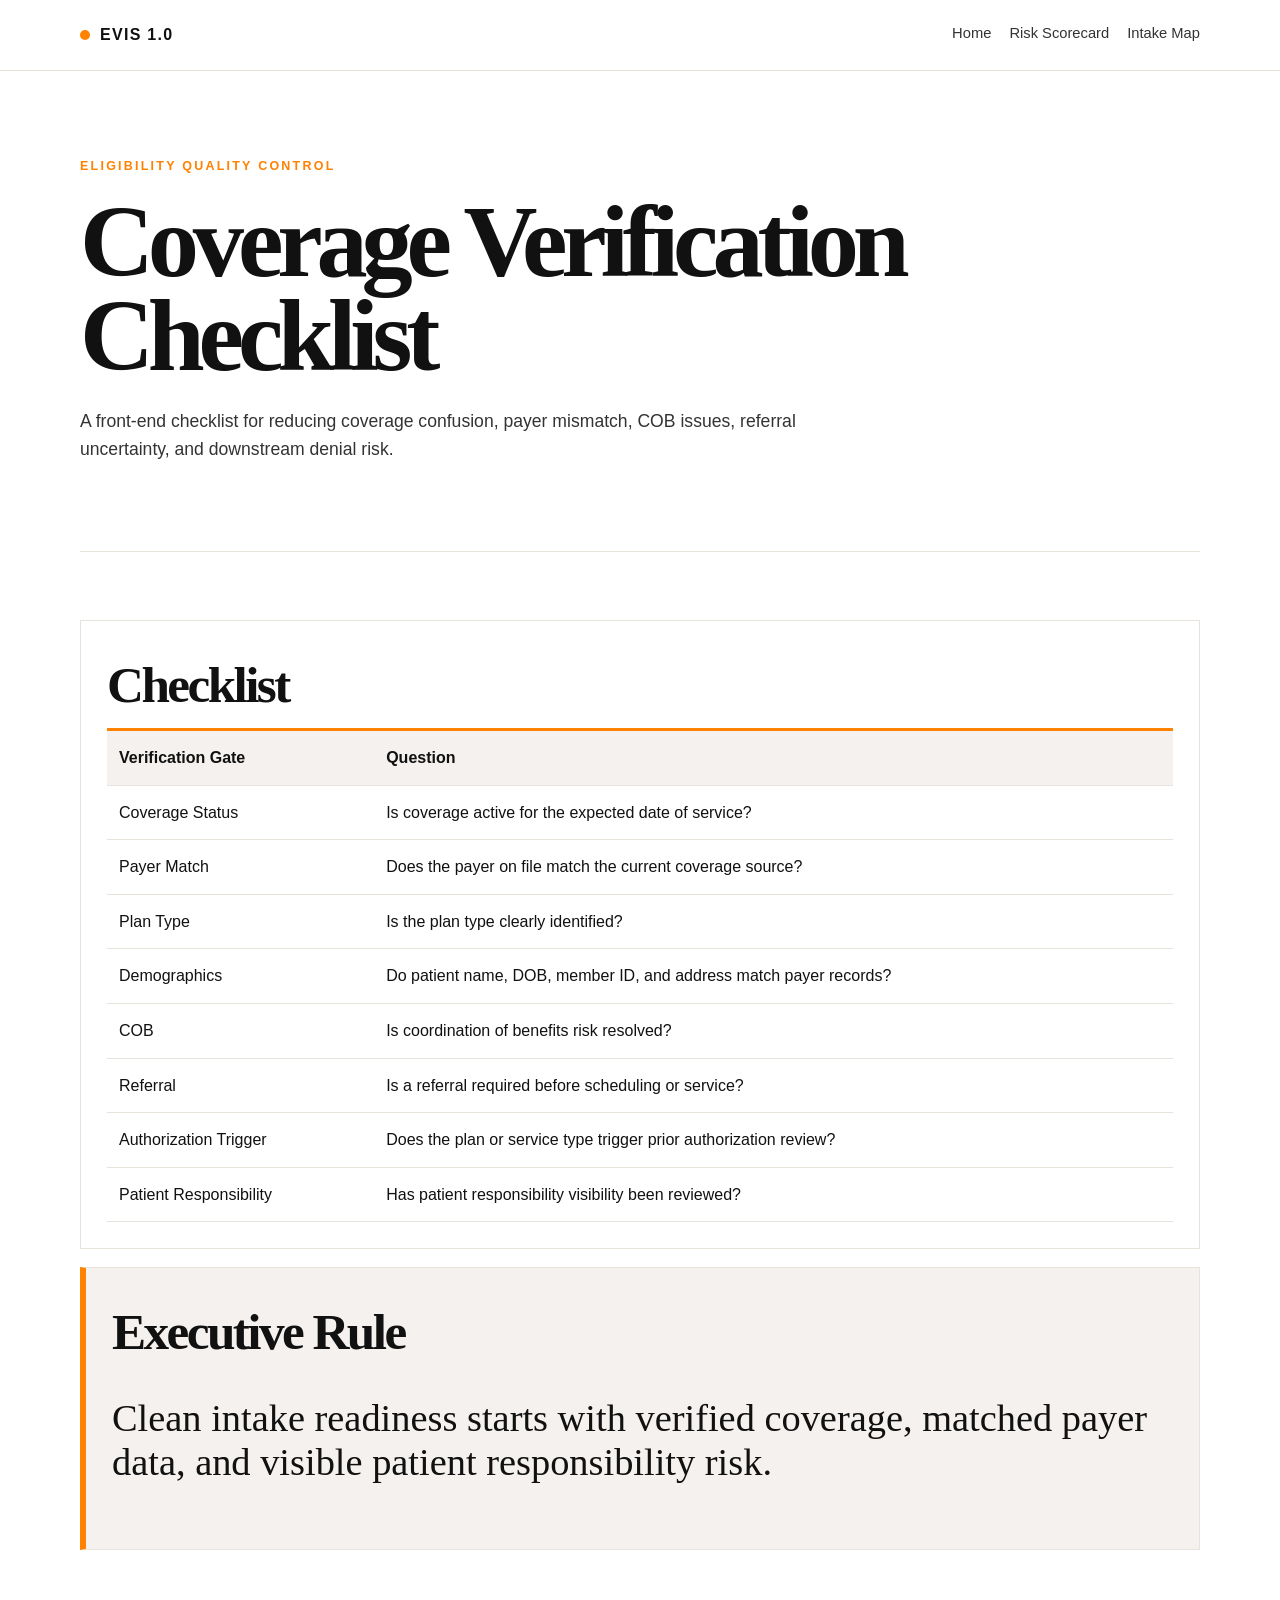
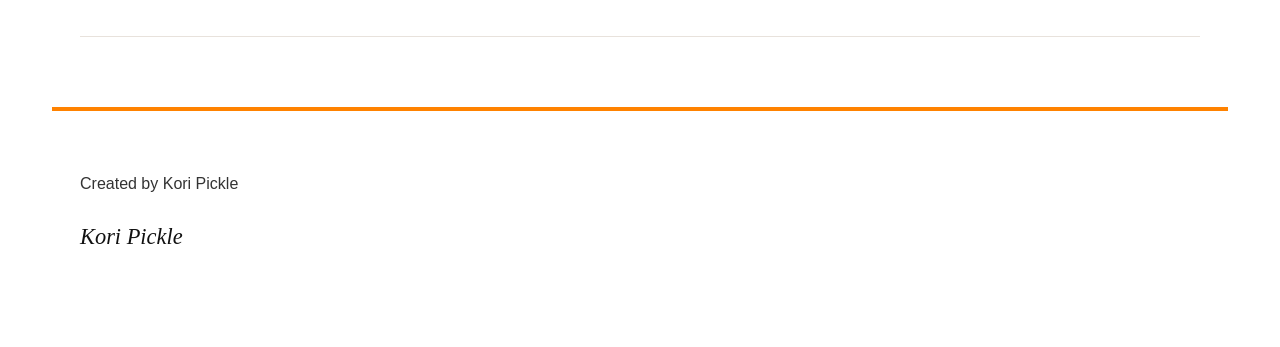
==== coverage-verification-checklist.html @ fe6b55be "Add coverage verification checklist" ====
<!DOCTYPE html><html lang="en"><head><meta charset="UTF-8"><meta name="viewport" content="width=device-width, initial-scale=1.0"><title>Coverage Verification Checklist</title><link rel="stylesheet" href="style.css"></head><body><header class="site-header"><nav class="nav-shell"><div class="brand-mark">EVIS 1.0</div><div class="nav-links"><a href="index.html">Home</a><a href="eligibility-risk-scorecard.html">Risk Scorecard</a><a href="patient-intake-risk-map.html">Intake Map</a></div></nav></header><main><section class="page-hero"><div class="eyebrow">Eligibility Quality Control</div><h1>Coverage Verification Checklist</h1><p class="hero-subtitle">A front-end checklist for reducing coverage confusion, payer mismatch, COB issues, referral uncertainty, and downstream denial risk.</p></section><section class="content-section"><div class="content-card"><h2>Checklist</h2><table class="branded-table"><tr><th>Verification Gate</th><th>Question</th></tr><tr><td>Coverage Status</td><td>Is coverage active for the expected date of service?</td></tr><tr><td>Payer Match</td><td>Does the payer on file match the current coverage source?</td></tr><tr><td>Plan Type</td><td>Is the plan type clearly identified?</td></tr><tr><td>Demographics</td><td>Do patient name, DOB, member ID, and address match payer records?</td></tr><tr><td>COB</td><td>Is coordination of benefits risk resolved?</td></tr><tr><td>Referral</td><td>Is a referral required before scheduling or service?</td></tr><tr><td>Authorization Trigger</td><td>Does the plan or service type trigger prior authorization review?</td></tr><tr><td>Patient Responsibility</td><td>Has patient responsibility visibility been reviewed?</td></tr></table></div><div class="content-card statement-card"><h2>Executive Rule</h2><p>Clean intake readiness starts with verified coverage, matched payer data, and visible patient responsibility risk.</p></div></section></main><footer class="site-footer"><p>Created by Kori Pickle</p><p class="signature">Kori Pickle</p></footer></body></html>
---- style.css ----
body{margin:0;background:#fff;color:#111;font-family:Arial,Helvetica,sans-serif;line-height:1.6}.site-header{border-bottom:1px solid #E8E2DC;background:#fff}.nav-shell{max-width:1120px;margin:0 auto;padding:22px 28px;display:flex;justify-content:space-between;gap:20px}.brand-mark{font-weight:800;letter-spacing:.08em;text-transform:uppercase}.brand-mark:before{content:"";display:inline-block;width:10px;height:10px;border-radius:50%;background:#FF8200;margin-right:10px}.nav-links{display:flex;flex-wrap:wrap;gap:18px;font-size:.92rem}.nav-links a{color:#333;text-decoration:none;border-bottom:1px solid transparent}.nav-links a:hover{color:#111;border-color:#FF8200}main{max-width:1120px;margin:0 auto;padding:0 28px 70px}.hero-section,.page-hero{padding:86px 0 70px;border-bottom:1px solid #E8E2DC}.eyebrow,.section-number{color:#FF8200;text-transform:uppercase;letter-spacing:.18em;font-size:.78rem;font-weight:800}h1{max-width:920px;margin:18px 0 24px;font-family:Georgia,Times,serif;font-size:clamp(3rem,8vw,6.5rem);line-height:.92;letter-spacing:-.06em}h2{margin:12px 0 14px;font-family:Georgia,Times,serif;font-size:clamp(2rem,4vw,3.5rem);line-height:1;letter-spacing:-.05em}.hero-subtitle,.section-intro p{max-width:760px;font-size:1.1rem;color:#333}.hero-actions{display:flex;flex-wrap:wrap;gap:14px;margin-top:28px}.primary-button,.secondary-button{padding:14px 20px;border-radius:999px;font-weight:800;text-decoration:none}.primary-button{background:#FF8200;color:#111}.secondary-button{border:1px solid #E8E2DC;color:#111}.section,.content-section,.dashboard-section,.artifacts-section{padding:68px 0;border-bottom:1px solid #E8E2DC}.content-card,.metric-card,.feature-card{border:1px solid #E8E2DC;background:#fff;padding:26px;margin-bottom:18px}.accent-card,.highlight-card{border-color:#FF8200;background:#FFF7EF}.statement-card{border-left:6px solid #FF8200;background:#F4F1EE}.statement-card p{font-family:Georgia,Times,serif;font-size:clamp(1.5rem,3vw,2.4rem);line-height:1.15;color:#111}.grid,.proof-grid,.metrics-grid{margin-top:30px;display:grid;grid-template-columns:repeat(4,1fr);gap:14px}.grid div,.proof-grid div,.metric-card{border:1px solid #E8E2DC;padding:18px;background:#fff;border-bottom:3px solid #FF8200}.metric-card span{display:block;font-family:Georgia,Times,serif;font-size:2.4rem;line-height:1;margin-bottom:10px}.branded-table{width:100%;border-collapse:collapse;margin-top:18px}.branded-table th,.branded-table td{border-bottom:1px solid #E8E2DC;padding:14px 12px;text-align:left;vertical-align:top}.branded-table th{background:#F4F1EE;border-top:3px solid #FF8200}.dashboard-shell{margin-top:34px;border:1px solid #E8E2DC;background:#fff;padding:22px}.dashboard-kpis{display:grid;grid-template-columns:repeat(4,1fr);gap:12px}.dash-kpi{border:1px solid #E8E2DC;padding:18px;border-top:3px solid #E8E2DC}.dash-kpi.critical{border-top-color:#FF8200;background:#FFF7EF}.dash-kpi span{display:block;font-family:Georgia,Times,serif;font-size:2.2rem;line-height:1;margin-bottom:8px}.calculator-grid{display:grid;grid-template-columns:repeat(2,1fr);gap:14px}.calculator-grid label{border:1px solid #E8E2DC;padding:16px;background:#fff}.site-footer{max-width:1120px;margin:0 auto;padding:44px 28px 70px;color:#333;border-top:4px solid #FF8200}.signature{font-family:Georgia,Times,serif;font-style:italic;font-size:1.4rem;color:#111}@media(max-width:860px){.nav-shell,.nav-links{display:block}.nav-links a{display:inline-block;margin:8px 14px 0 0}.grid,.proof-grid,.metrics-grid,.dashboard-kpis,.calculator-grid{grid-template-columns:1fr}}
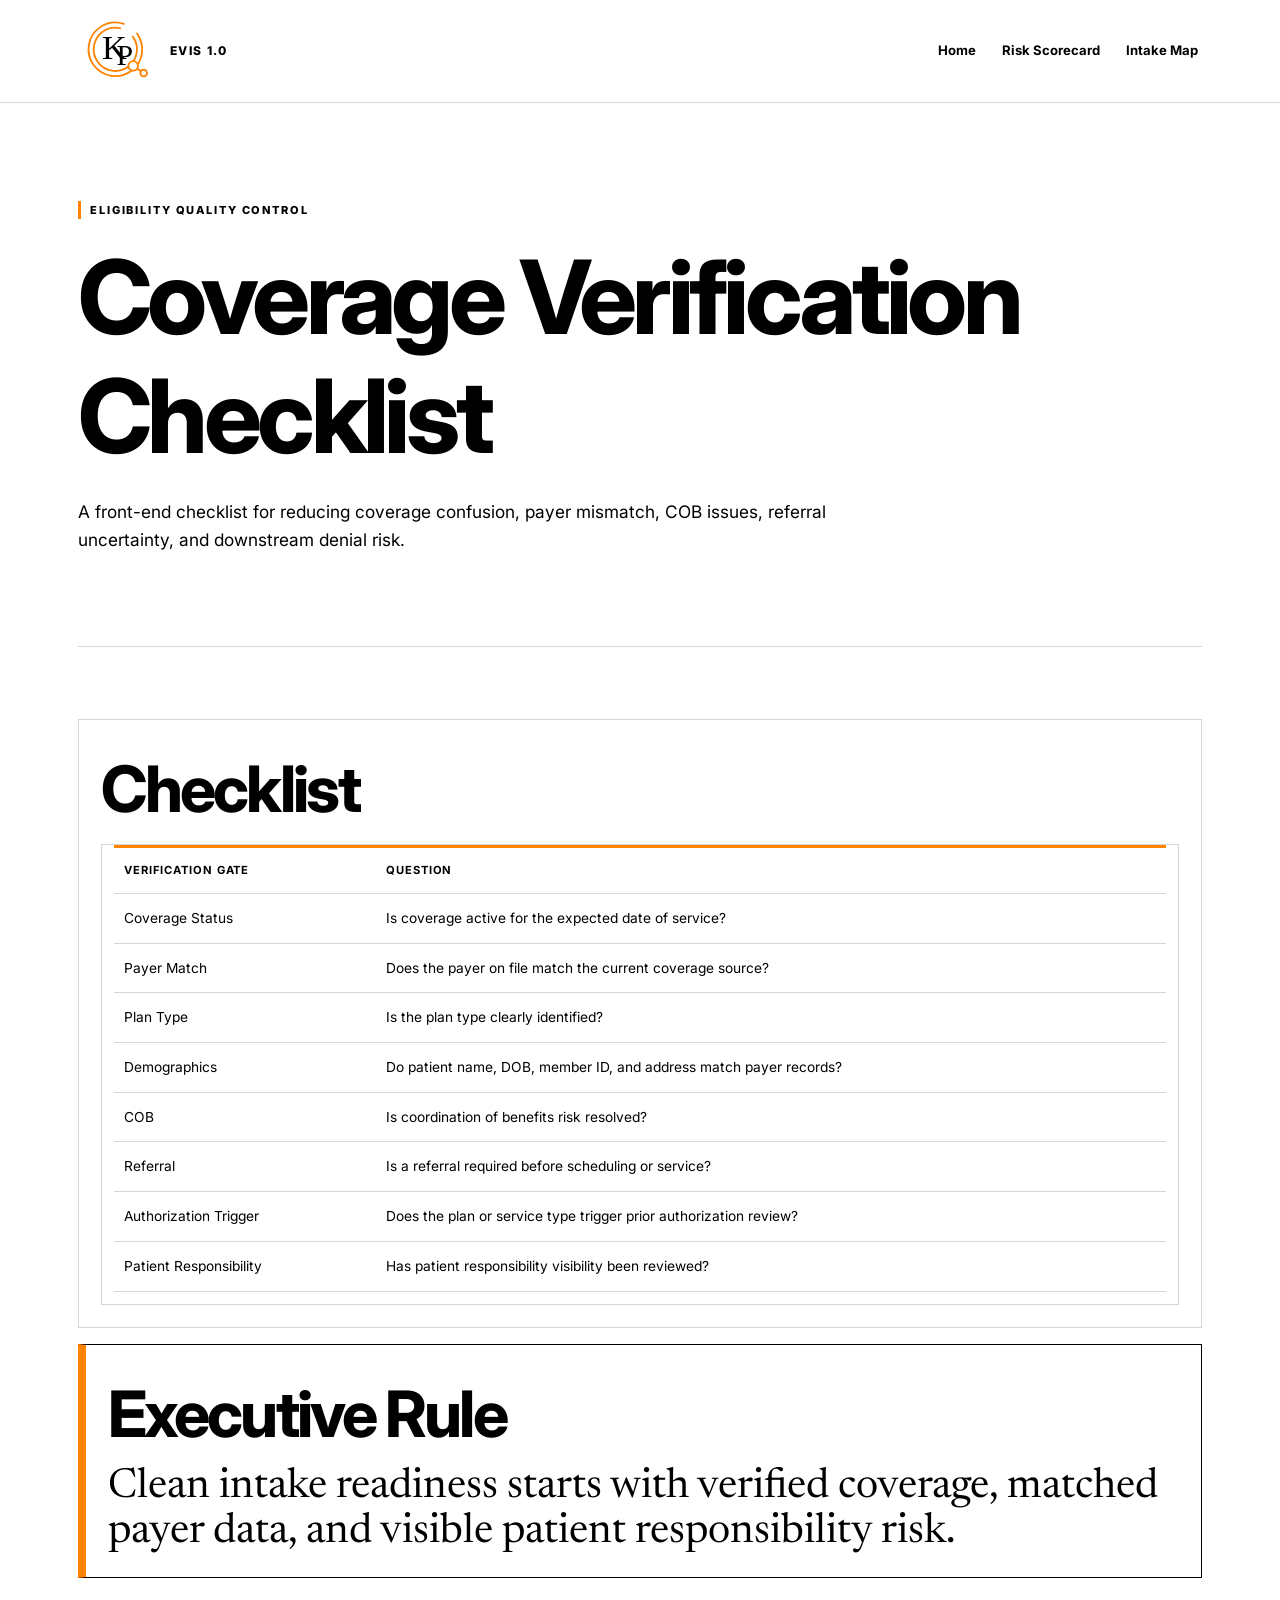
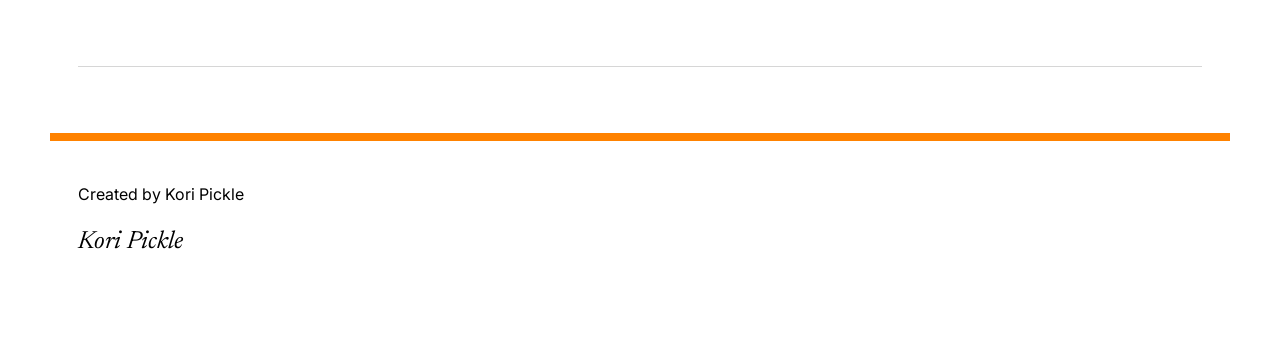
==== commit 2a9f2f18: "Contain wide reference table within accessible mobile scrolling region" ====
--- a/coverage-verification-checklist.html
+++ b/coverage-verification-checklist.html
@@ -1 +1 @@
-<!DOCTYPE html><html lang="en"><head><meta charset="UTF-8"><meta name="viewport" content="width=device-width, initial-scale=1.0"><title>Coverage Verification Checklist</title><link rel="stylesheet" href="style.css"></head><body><header class="site-header"><nav class="nav-shell"><div class="brand-mark">EVIS 1.0</div><div class="nav-links"><a href="index.html">Home</a><a href="eligibility-risk-scorecard.html">Risk Scorecard</a><a href="patient-intake-risk-map.html">Intake Map</a></div></nav></header><main><section class="page-hero"><div class="eyebrow">Eligibility Quality Control</div><h1>Coverage Verification Checklist</h1><p class="hero-subtitle">A front-end checklist for reducing coverage confusion, payer mismatch, COB issues, referral uncertainty, and downstream denial risk.</p></section><section class="content-section"><div class="content-card"><h2>Checklist</h2><table class="branded-table"><tr><th>Verification Gate</th><th>Question</th></tr><tr><td>Coverage Status</td><td>Is coverage active for the expected date of service?</td></tr><tr><td>Payer Match</td><td>Does the payer on file match the current coverage source?</td></tr><tr><td>Plan Type</td><td>Is the plan type clearly identified?</td></tr><tr><td>Demographics</td><td>Do patient name, DOB, member ID, and address match payer records?</td></tr><tr><td>COB</td><td>Is coordination of benefits risk resolved?</td></tr><tr><td>Referral</td><td>Is a referral required before scheduling or service?</td></tr><tr><td>Authorization Trigger</td><td>Does the plan or service type trigger prior authorization review?</td></tr><tr><td>Patient Responsibility</td><td>Has patient responsibility visibility been reviewed?</td></tr></table></div><div class="content-card statement-card"><h2>Executive Rule</h2><p>Clean intake readiness starts with verified coverage, matched payer data, and visible patient responsibility risk.</p></div></section></main><footer class="site-footer"><p>Created by Kori Pickle</p><p class="signature">Kori Pickle</p></footer></body></html>+<!DOCTYPE html><html lang="en"><head><meta charset="UTF-8"><meta name="viewport" content="width=device-width, initial-scale=1.0"><title>Coverage Verification Checklist</title><link rel="stylesheet" href="style.css"></head><body><header class="site-header"><nav class="nav-shell"><div class="brand-mark">EVIS 1.0</div><div class="nav-links"><a href="index.html">Home</a><a href="eligibility-risk-scorecard.html">Risk Scorecard</a><a href="patient-intake-risk-map.html">Intake Map</a></div></nav></header><main><section class="page-hero"><div class="eyebrow">Eligibility Quality Control</div><h1>Coverage Verification Checklist</h1><p class="hero-subtitle">A front-end checklist for reducing coverage confusion, payer mismatch, COB issues, referral uncertainty, and downstream denial risk.</p></section><section class="content-section"><div class="content-card"><h2>Checklist</h2><div class="table-wrap" role="region" aria-label="Scrollable reference table" tabindex="0"><table class="branded-table"><tr><th>Verification Gate</th><th>Question</th></tr><tr><td>Coverage Status</td><td>Is coverage active for the expected date of service?</td></tr><tr><td>Payer Match</td><td>Does the payer on file match the current coverage source?</td></tr><tr><td>Plan Type</td><td>Is the plan type clearly identified?</td></tr><tr><td>Demographics</td><td>Do patient name, DOB, member ID, and address match payer records?</td></tr><tr><td>COB</td><td>Is coordination of benefits risk resolved?</td></tr><tr><td>Referral</td><td>Is a referral required before scheduling or service?</td></tr><tr><td>Authorization Trigger</td><td>Does the plan or service type trigger prior authorization review?</td></tr><tr><td>Patient Responsibility</td><td>Has patient responsibility visibility been reviewed?</td></tr></table></div></div><div class="content-card statement-card"><h2>Executive Rule</h2><p>Clean intake readiness starts with verified coverage, matched payer data, and visible patient responsibility risk.</p></div></section></main><footer class="site-footer"><p>Created by Kori Pickle</p><p class="signature">Kori Pickle</p></footer></body></html>
--- a/style.css
+++ b/style.css
@@ -1 +1,426 @@
-body{margin:0;background:#fff;color:#111;font-family:Arial,Helvetica,sans-serif;line-height:1.6}.site-header{border-bottom:1px solid #E8E2DC;background:#fff}.nav-shell{max-width:1120px;margin:0 auto;padding:22px 28px;display:flex;justify-content:space-between;gap:20px}.brand-mark{font-weight:800;letter-spacing:.08em;text-transform:uppercase}.brand-mark:before{content:"";display:inline-block;width:10px;height:10px;border-radius:50%;background:#FF8200;margin-right:10px}.nav-links{display:flex;flex-wrap:wrap;gap:18px;font-size:.92rem}.nav-links a{color:#333;text-decoration:none;border-bottom:1px solid transparent}.nav-links a:hover{color:#111;border-color:#FF8200}main{max-width:1120px;margin:0 auto;padding:0 28px 70px}.hero-section,.page-hero{padding:86px 0 70px;border-bottom:1px solid #E8E2DC}.eyebrow,.section-number{color:#FF8200;text-transform:uppercase;letter-spacing:.18em;font-size:.78rem;font-weight:800}h1{max-width:920px;margin:18px 0 24px;font-family:Georgia,Times,serif;font-size:clamp(3rem,8vw,6.5rem);line-height:.92;letter-spacing:-.06em}h2{margin:12px 0 14px;font-family:Georgia,Times,serif;font-size:clamp(2rem,4vw,3.5rem);line-height:1;letter-spacing:-.05em}.hero-subtitle,.section-intro p{max-width:760px;font-size:1.1rem;color:#333}.hero-actions{display:flex;flex-wrap:wrap;gap:14px;margin-top:28px}.primary-button,.secondary-button{padding:14px 20px;border-radius:999px;font-weight:800;text-decoration:none}.primary-button{background:#FF8200;color:#111}.secondary-button{border:1px solid #E8E2DC;color:#111}.section,.content-section,.dashboard-section,.artifacts-section{padding:68px 0;border-bottom:1px solid #E8E2DC}.content-card,.metric-card,.feature-card{border:1px solid #E8E2DC;background:#fff;padding:26px;margin-bottom:18px}.accent-card,.highlight-card{border-color:#FF8200;background:#FFF7EF}.statement-card{border-left:6px solid #FF8200;background:#F4F1EE}.statement-card p{font-family:Georgia,Times,serif;font-size:clamp(1.5rem,3vw,2.4rem);line-height:1.15;color:#111}.grid,.proof-grid,.metrics-grid{margin-top:30px;display:grid;grid-template-columns:repeat(4,1fr);gap:14px}.grid div,.proof-grid div,.metric-card{border:1px solid #E8E2DC;padding:18px;background:#fff;border-bottom:3px solid #FF8200}.metric-card span{display:block;font-family:Georgia,Times,serif;font-size:2.4rem;line-height:1;margin-bottom:10px}.branded-table{width:100%;border-collapse:collapse;margin-top:18px}.branded-table th,.branded-table td{border-bottom:1px solid #E8E2DC;padding:14px 12px;text-align:left;vertical-align:top}.branded-table th{background:#F4F1EE;border-top:3px solid #FF8200}.dashboard-shell{margin-top:34px;border:1px solid #E8E2DC;background:#fff;padding:22px}.dashboard-kpis{display:grid;grid-template-columns:repeat(4,1fr);gap:12px}.dash-kpi{border:1px solid #E8E2DC;padding:18px;border-top:3px solid #E8E2DC}.dash-kpi.critical{border-top-color:#FF8200;background:#FFF7EF}.dash-kpi span{display:block;font-family:Georgia,Times,serif;font-size:2.2rem;line-height:1;margin-bottom:8px}.calculator-grid{display:grid;grid-template-columns:repeat(2,1fr);gap:14px}.calculator-grid label{border:1px solid #E8E2DC;padding:16px;background:#fff}.site-footer{max-width:1120px;margin:0 auto;padding:44px 28px 70px;color:#333;border-top:4px solid #FF8200}.signature{font-family:Georgia,Times,serif;font-style:italic;font-size:1.4rem;color:#111}@media(max-width:860px){.nav-shell,.nav-links{display:block}.nav-links a{display:inline-block;margin:8px 14px 0 0}.grid,.proof-grid,.metrics-grid,.dashboard-kpis,.calculator-grid{grid-template-columns:1fr}}+@import url('https://fonts.googleapis.com/css2?family=Inter:wght@400;500;600;700;800&family=Newsreader:ital,opsz,wght@0,6..72,500;0,6..72,600;0,6..72,700;1,6..72,500;1,6..72,600&display=swap');
+
+:root{
+  --white:#FFFFFF;
+  --black:#000000;
+  --orange:#FF8200;
+  --orange-soft:rgba(255,130,0,.08);
+  --line:rgba(0,0,0,.16);
+  --line-strong:rgba(0,0,0,.34);
+  --max:1180px;
+}
+
+*{box-sizing:border-box}
+html{scroll-behavior:smooth}
+body{margin:0;background:var(--white);color:var(--black);font-family:'Inter',Arial,Helvetica,sans-serif;line-height:1.65}
+a{color:inherit}
+img{max-width:100%;height:auto}
+
+/* ---------- NAVIGATION ---------- */
+.site-header{position:sticky;top:0;z-index:50;border-bottom:1px solid var(--line);background:rgba(255,255,255,.97);backdrop-filter:blur(14px)}
+.nav-shell{max-width:var(--max);margin:0 auto;padding:17px 20px;display:flex;justify-content:space-between;align-items:center;gap:18px;position:relative}
+.brand-mark{display:inline-flex;align-items:center;text-decoration:none;font-size:.75rem;font-weight:800;letter-spacing:.11em;text-transform:uppercase;white-space:nowrap}
+.brand-mark:before{content:"";display:inline-block;width:46px;height:46px;flex:0 0 46px;background:url("kp-logo.svg") center/contain no-repeat;margin-right:10px}
+.desktop-nav{display:none}
+.nav-links{font-size:.82rem;font-weight:700}
+.nav-links a{text-decoration:none;border-bottom:1px solid transparent;padding-bottom:3px}
+.nav-links a:hover,.nav-links a:focus-visible{border-color:var(--orange)}
+.mobile-menu{position:relative;margin:0}
+.mobile-menu summary{list-style:none;border:1px solid var(--black);border-radius:999px;padding:8px 13px;cursor:pointer;font-size:.78rem;font-weight:800;letter-spacing:.04em;text-transform:uppercase;background:var(--white)}
+.mobile-menu summary::-webkit-details-marker{display:none}
+.mobile-menu[open] summary{background:var(--black);color:var(--white)}
+.mobile-menu-panel{position:absolute;right:0;top:46px;width:min(84vw,330px);padding:12px;background:var(--white);border:1px solid var(--black);box-shadow:8px 8px 0 var(--orange);display:grid;gap:0}
+.mobile-menu-panel a{display:block;text-decoration:none;padding:12px 10px;border-bottom:1px solid var(--line);font-size:.86rem;font-weight:700}
+.mobile-menu-panel a:last-child{border-bottom:0}
+.mobile-menu-panel a:hover,.mobile-menu-panel a:focus-visible{background:var(--orange-soft)}
+
+/* ---------- GLOBAL TYPE / LAYOUT ---------- */
+main{max-width:var(--max);margin:0 auto;padding:0 20px 66px}
+.hero-section,.page-hero{padding:62px 0 52px;border-bottom:1px solid var(--line)}
+.project-hero{position:relative;overflow:hidden}
+.project-hero:after,.case-study-hero:after{content:"";position:absolute;right:-90px;top:28px;width:210px;height:210px;border:1px solid var(--orange);border-radius:50%;box-shadow:0 0 0 18px var(--white),0 0 0 19px var(--orange);opacity:.25;pointer-events:none}
+.case-study-hero{position:relative;overflow:hidden}
+.eyebrow,.section-number,.mini-label,.control-index{color:var(--orange);text-transform:uppercase;letter-spacing:.17em;font-size:.69rem;font-weight:800}
+h1,h2,h3,.statement-card p,.dash-kpi span,.metric-card span,.signature-question,blockquote,.result-value,.final-question{font-family:'Newsreader',Georgia,Times,serif}
+h1{max-width:980px;margin:17px 0 22px;font-size:clamp(3.15rem,16vw,5.2rem);line-height:.87;letter-spacing:-.042em;font-weight:700;position:relative;z-index:1}
+h2{margin:10px 0 14px;font-size:clamp(2.35rem,11vw,3.8rem);line-height:.93;letter-spacing:-.035em;font-weight:700}
+h3{margin:8px 0 10px;font-size:1.75rem;line-height:1.05}
+p{margin-top:0}
+.tm{font-size:.35em;vertical-align:top;margin-left:.08em;color:var(--orange)}
+.hero-subtitle,.section-intro p{max-width:800px;font-size:1rem}
+.hero-actions{display:flex;flex-direction:column;align-items:stretch;gap:10px;margin-top:28px}
+.primary-button,.secondary-button{display:inline-block;padding:13px 17px;border-radius:999px;font-size:.84rem;font-weight:800;text-decoration:none;text-align:center;transition:transform .15s ease,box-shadow .15s ease}
+.primary-button:hover,.secondary-button:hover{transform:translateY(-1px)}
+.primary-button{background:var(--black);color:var(--white);border:1px solid var(--black)}
+.secondary-button{border:1px solid var(--black);color:var(--black);background:var(--white)}
+.primary-button:after{content:"  →";color:var(--orange)}
+
+.section,.content-section,.dashboard-section,.artifacts-section{padding:58px 0;border-bottom:1px solid var(--line)}
+.compact-section{padding-top:42px;padding-bottom:42px}
+.section-intro{max-width:920px;margin-bottom:26px}
+.content-card,.metric-card,.feature-card{border:1px solid var(--line);background:var(--white);padding:22px;margin-bottom:16px}
+.accent-card,.highlight-card{border:1px solid var(--orange);background:var(--white);position:relative}
+.accent-card:before{content:"";position:absolute;left:0;top:0;bottom:0;width:5px;background:var(--orange)}
+.integrity-card h2{font-size:clamp(2rem,10vw,3.2rem)}
+.statement-card{border:1px solid var(--black);border-left:6px solid var(--orange);background:var(--white)}
+.statement-card p{font-size:clamp(1.65rem,8vw,2.6rem);line-height:1.08;color:var(--black);margin-bottom:0}
+
+/* ---------- RESPONSIVE CARD SYSTEM ---------- */
+.grid,.proof-grid,.metrics-grid,.dashboard-kpis,.method-grid,.story-grid,.control-grid,.result-grid,.artifact-grid,.learning-grid{margin-top:24px;display:grid;grid-template-columns:1fr;gap:13px}
+.grid div,.proof-grid div,.metric-card{border:1px solid var(--line);padding:18px;background:var(--white);border-bottom:3px solid var(--orange)}
+.metric-card span{display:block;font-size:2.4rem;line-height:1;margin-bottom:10px}
+.editorial-card,.control-card,.result-tile,.artifact-card,.learning-grid>div{border:1px solid var(--black);background:var(--white);padding:22px}
+.editorial-card.orange-edge,.control-card.orange-edge{border-top:5px solid var(--orange)}
+.control-card{border-top:3px solid var(--black)}
+.control-card:nth-child(2){border-top-color:var(--orange)}
+.control-card strong{font-weight:800}
+
+/* ---------- STORY / SIGNAL ---------- */
+.signal-chain{display:grid;grid-template-columns:1fr;gap:10px;margin-top:28px}
+.signal-step{border:1px solid var(--black);padding:22px;background:var(--white)}
+.signal-step span{display:block;color:var(--orange);text-transform:uppercase;letter-spacing:.15em;font-size:.68rem;font-weight:800;margin-bottom:8px}
+.signal-step strong{font-family:'Newsreader',Georgia,serif;font-size:1.65rem;line-height:1.05}
+.highlighted-step{border:2px solid var(--orange)}
+.signal-arrow{color:var(--orange);font-size:1.4rem;font-weight:800;text-align:center;transform:rotate(90deg)}
+
+.insight-banner{margin-top:28px;border:1px solid var(--black);padding:20px;display:block;background:var(--white)}
+.insight-banner span{display:block;color:var(--orange);text-transform:uppercase;letter-spacing:.15em;font-size:.68rem;font-weight:800;margin-bottom:8px}
+.insight-banner strong{font-family:'Newsreader',Georgia,serif;font-size:clamp(1.55rem,8vw,2.15rem);line-height:1.05}
+.insight-banner.compact{margin-top:20px}
+
+/* ---------- FEATURED SIMULATION ---------- */
+.featured-analysis-section{position:relative}
+.simulation-notice{display:inline-block;margin:0 0 22px;padding:9px 12px;border:1px solid var(--orange);font-size:.67rem;font-weight:800;letter-spacing:.11em;text-transform:uppercase;background:var(--orange-soft)}
+.comparison-brief{display:grid;grid-template-columns:1fr;gap:14px}
+.comparison-brief article{border:1px solid var(--black);padding:22px;background:var(--white)}
+.comparison-brief .orange-edge{border-top:6px solid var(--orange)}
+.result-tile{border-top:4px solid var(--black);min-height:190px}
+.result-tile.featured-result{border-top-color:var(--orange);background:var(--orange-soft)}
+.result-value{display:block;font-size:clamp(2.15rem,11vw,3.4rem);line-height:.98;margin-bottom:15px}
+.result-tile strong{display:block;margin-bottom:7px;font-size:.92rem}
+.result-tile p{font-size:.87rem;margin-bottom:0}
+.model-note{margin:24px 0 0;border-left:4px solid var(--orange);padding:15px 0 15px 17px;max-width:900px;font-size:.88rem}
+
+/* ---------- LEARNING ---------- */
+.learning-section blockquote,.takeaway-section blockquote{margin:22px 0 18px;padding:0;max-width:950px;font-size:clamp(2rem,10vw,4rem);line-height:.98;font-weight:600}
+.learning-grid>div{border-bottom:3px solid var(--orange)}
+.learning-grid span{display:block;color:var(--orange);font-size:.68rem;font-weight:800;text-transform:uppercase;letter-spacing:.14em;margin-bottom:7px}
+.learning-grid strong{font-size:.96rem}
+.signature-question{font-size:clamp(1.6rem,8vw,2.4rem);font-style:italic;border-left:4px solid var(--orange);padding-left:16px}
+
+/* ---------- ARTIFACTS ---------- */
+.artifact-card{display:flex;flex-direction:column;gap:8px;text-decoration:none;border-bottom:3px solid var(--orange);min-height:150px;transition:transform .15s ease,box-shadow .15s ease}
+.artifact-card:hover,.artifact-card:focus-visible{transform:translateY(-2px);box-shadow:5px 5px 0 var(--orange)}
+.artifact-card span{color:var(--orange);font-size:.67rem;font-weight:800;text-transform:uppercase;letter-spacing:.13em}
+.artifact-card strong{font-family:'Newsreader',Georgia,serif;font-size:1.55rem;line-height:1.05}
+.artifact-card small{font-size:.78rem;line-height:1.45}
+.featured-artifact{border:2px solid var(--black);border-bottom:6px solid var(--orange)}
+
+/* ---------- LEGACY + SIMULATION COMPONENTS ---------- */
+.branded-table{width:100%;border-collapse:collapse;margin-top:0;font-size:.86rem;min-width:620px}
+.branded-table th,.branded-table td{border-bottom:1px solid var(--line);padding:13px 10px;text-align:left;vertical-align:top}
+.branded-table th{border-top:3px solid var(--orange);background:var(--white);font-size:.7rem;text-transform:uppercase;letter-spacing:.08em}
+.table-wrap{overflow-x:auto;-webkit-overflow-scrolling:touch;border:1px solid var(--line);padding:0 12px 12px;margin-top:18px}
+.role-table-wrap{margin-top:0}
+
+.dashboard-shell{margin-top:26px;border:1px solid var(--black);background:var(--white);padding:18px}
+.dashboard-kpis{margin-top:0}
+.dash-kpi{border:1px solid var(--line);padding:18px;border-top:3px solid var(--black)}
+.dash-kpi.critical{border-top-color:var(--orange);background:var(--orange-soft)}
+.dash-kpi span{display:block;font-size:2.3rem;line-height:1;margin-bottom:8px}
+.calculator-grid{display:grid;grid-template-columns:1fr;gap:12px}
+.calculator-grid label{border:1px solid var(--line);padding:15px;background:var(--white)}
+
+.triad-grid{margin-top:26px;display:grid;grid-template-columns:1fr;gap:14px}
+.logic-card{border:1px solid var(--black);padding:22px;min-height:190px;background:var(--white)}
+.logic-card.orange-edge{border-top:6px solid var(--orange)}
+.logic-index{display:block;color:var(--orange);text-transform:uppercase;letter-spacing:.16em;font-size:.69rem;font-weight:800}
+
+.workflow-map{margin-top:34px;display:grid;grid-template-columns:1fr;align-items:center;gap:9px}
+.workflow-node{border:1px solid var(--black);padding:20px 16px;min-height:132px;background:var(--white);display:flex;flex-direction:column;justify-content:center}
+.workflow-node span{display:inline-flex;width:32px;height:32px;border:1px solid var(--orange);border-radius:50%;align-items:center;justify-content:center;font-size:.68rem;font-weight:800;margin-bottom:16px;box-shadow:0 0 0 4px var(--white),0 0 0 5px var(--orange)}
+.workflow-node strong{font-size:.91rem}
+.workflow-node small{margin-top:6px;line-height:1.35}
+.workflow-node.key-node{border:2px solid var(--orange)}
+.workflow-connector{color:var(--orange);font-weight:800;letter-spacing:.18em;text-align:center;transform:rotate(90deg)}
+
+.comparison-grid{margin-top:28px;display:grid;grid-template-columns:1fr;gap:15px}
+.comparison-panel{border:1px solid var(--black);padding:22px;background:var(--white)}
+.control-panel{border-top:6px solid var(--orange)}
+.metric-stack{margin-top:16px}
+.metric-row{display:flex;justify-content:space-between;align-items:flex-end;gap:18px;padding:14px 0;border-bottom:1px solid var(--line)}
+.metric-row:last-child{border-bottom:0}
+.metric-row span{font-size:.84rem}
+.metric-row strong{font-family:'Newsreader',Georgia,serif;font-size:1.85rem;line-height:1;color:var(--black)}
+.control-panel .metric-row strong{color:var(--orange)}
+
+.filter-bar{display:flex;flex-direction:column;gap:12px;margin-top:24px}
+.filter-bar label{display:flex;flex-direction:column;gap:6px;font-size:.7rem;font-weight:800;text-transform:uppercase;letter-spacing:.08em}
+.filter-bar select{width:100%;border:1px solid var(--black);background:var(--white);color:var(--black);padding:11px 12px;font:inherit;text-transform:none;letter-spacing:0}
+.status-pill{display:inline-block;border:1px solid var(--black);border-radius:999px;padding:4px 8px;font-size:.69rem;white-space:nowrap}
+.status-pill.status-caught{border-color:var(--orange);color:var(--black);box-shadow:inset 0 -2px 0 var(--orange)}
+
+.method-grid>div{border:1px solid var(--black);padding:20px;background:var(--white)}
+.method-grid strong{display:block;font-family:'Newsreader',Georgia,serif;font-size:1.7rem;line-height:1.05;margin:9px 0}
+
+/* ---------- FINAL BRAND MOMENT ---------- */
+.final-question-section{padding-bottom:66px}
+.final-question{font-size:clamp(2.9rem,14vw,6rem);line-height:.88;letter-spacing:-.04em;margin:16px 0 20px;max-width:950px}
+.final-subtext{max-width:720px;font-size:.9rem;border-left:4px solid var(--orange);padding-left:15px}
+.site-footer{max-width:var(--max);margin:0 auto;padding:40px 20px 66px;border-top:4px solid var(--orange);color:var(--black)}
+.signature{font-family:'Newsreader',Georgia,Times,serif;font-style:italic;font-size:1.55rem;color:var(--black)}
+.footer-note{text-transform:uppercase;letter-spacing:.12em;font-size:.69rem;font-weight:800;color:var(--orange)}
+
+/* ---------- TABLET ---------- */
+@media(min-width:600px){
+  main{padding-left:26px;padding-right:26px}
+  .nav-shell{padding-left:26px;padding-right:26px}
+  .hero-section,.page-hero{padding-top:74px;padding-bottom:62px}
+  .hero-actions{flex-direction:row;align-items:center}
+  .primary-button,.secondary-button{text-align:left}
+  .grid,.proof-grid,.metrics-grid,.dashboard-kpis,.method-grid,.control-grid,.result-grid,.artifact-grid{grid-template-columns:repeat(2,1fr)}
+  .story-grid,.comparison-brief,.comparison-grid,.triad-grid,.learning-grid{grid-template-columns:repeat(2,1fr)}
+  .learning-grid>div:last-child{grid-column:1/-1}
+  .filter-bar{flex-direction:row;flex-wrap:wrap}
+  .filter-bar select{min-width:220px;width:auto}
+  .site-footer{padding-left:26px;padding-right:26px}
+}
+
+/* ---------- DESKTOP ---------- */
+@media(min-width:980px){
+  .nav-shell{padding:20px 28px}
+  .desktop-nav{display:flex;flex-wrap:wrap;justify-content:flex-end;gap:18px}
+  .mobile-menu{display:none}
+  main{padding-left:28px;padding-right:28px}
+  .hero-section,.page-hero{padding:92px 0 74px}
+  h1{font-size:clamp(5rem,8vw,7rem)}
+  h2{font-size:clamp(3rem,5vw,4.4rem)}
+  .hero-subtitle,.section-intro p{font-size:1.08rem}
+  .section,.content-section,.dashboard-section,.artifacts-section{padding:72px 0}
+  .grid,.proof-grid,.metrics-grid,.dashboard-kpis,.method-grid,.control-grid,.result-grid{grid-template-columns:repeat(4,1fr)}
+  .artifact-grid{grid-template-columns:repeat(4,1fr)}
+  .featured-artifact{grid-column:span 2}
+  .story-grid,.comparison-brief,.comparison-grid{grid-template-columns:repeat(2,1fr)}
+  .triad-grid,.learning-grid{grid-template-columns:repeat(3,1fr)}
+  .learning-grid>div:last-child{grid-column:auto}
+  .signal-chain{grid-template-columns:1fr auto 1fr auto 1fr;align-items:stretch}
+  .signal-arrow{align-self:center;transform:none}
+  .insight-banner{display:flex;gap:18px;align-items:baseline;padding:22px 24px}
+  .insight-banner span{white-space:nowrap;margin-bottom:0}
+  .workflow-map{grid-template-columns:1fr auto 1fr auto 1fr auto 1fr auto 1fr;gap:10px}
+  .workflow-connector{transform:none}
+  .comparison-panel{padding:28px}
+  .calculator-grid{grid-template-columns:repeat(2,1fr)}
+  .site-footer{padding-left:28px;padding-right:28px}
+}
+
+/* Medicare Coverage & Payer Routing Readiness Gate™ */
+.medicare-routing-page{background:#FFFFFF;color:#000000}
+.medicare-routing-page h1,.medicare-routing-page h2,.medicare-routing-page h3,.medicare-routing-page h4,.medicare-signature-name{font-family:'Newsreader',Georgia,serif}
+.medicare-brand-lockup{display:flex;align-items:flex-start;gap:20px}
+.medicare-brand-lockup img{width:84px;height:84px;object-fit:contain;flex:0 0 84px}
+.medicare-distinction-grid{display:grid;grid-template-columns:repeat(2,minmax(0,1fr));gap:12px;margin-top:20px}
+.medicare-distinction-grid>div{border:1px solid #000000;border-bottom:4px solid #FF8200;padding:17px;background:#FFFFFF}
+.medicare-distinction-grid strong,.medicare-distinction-grid span{display:block}
+.medicare-distinction-grid strong{font-family:'Newsreader',Georgia,serif;font-size:1.45rem}
+.medicare-routing-rail{display:grid;grid-template-columns:repeat(10,minmax(0,1fr));gap:7px;margin:28px 0}
+.medicare-routing-rail>div{border:1px solid #000000;padding:13px 8px;min-height:102px;background:#FFFFFF}
+.medicare-routing-rail span{display:block;color:#FF8200;font-family:'Newsreader',Georgia,serif;font-size:1.45rem;line-height:1;margin-bottom:8px}
+.medicare-routing-rail strong{display:block;font-size:.68rem;line-height:1.25;text-transform:uppercase;letter-spacing:.04em}
+.medicare-workbench{border:2px solid #000000;box-shadow:10px 10px 0 #FF8200;padding:clamp(20px,4vw,34px);margin-top:24px;background:#FFFFFF}
+.medicare-workbench-head{display:flex;justify-content:space-between;align-items:flex-start;gap:20px;border-bottom:1px solid #000000;padding-bottom:18px;margin-bottom:20px}
+.medicare-workbench-head h3{font-size:clamp(1.75rem,4vw,2.8rem);margin-top:6px}
+.medicare-chip{border:1px solid #FF8200;padding:8px 11px;font-size:.72rem;font-weight:800;letter-spacing:.08em;white-space:nowrap}
+.medicare-form-section{border-top:1px solid #000000;padding:24px 0}
+.medicare-form-section:first-of-type{border-top:0}
+.medicare-form-grid{display:grid;grid-template-columns:repeat(2,minmax(0,1fr));gap:14px}
+.medicare-workbench label{display:block;font-weight:800;margin:10px 0}
+.medicare-workbench select,.medicare-workbench input,.medicare-workbench textarea{width:100%;box-sizing:border-box;margin-top:7px;padding:11px 12px;border:1px solid #000000;border-radius:0;background:#FFFFFF;color:#000000;font:inherit;font-size:16px}
+.medicare-workbench select,.medicare-workbench input{min-height:48px}
+.medicare-workbench textarea{min-height:108px;resize:vertical}
+.medicare-actions{display:flex;flex-wrap:wrap;gap:10px;margin-top:18px}
+.medicare-actions .primary-button,.medicare-actions .secondary-button,.medicare-saved-actions .primary-button,.medicare-saved-actions .secondary-button{border-radius:0}
+.medicare-progress-wrap{display:grid;grid-template-columns:minmax(0,280px) 1fr;gap:18px;align-items:end;margin:24px 0 16px}
+.medicare-progress-wrap strong{display:block;margin-top:5px}
+.medicare-progress{height:12px;border:1px solid #000000;background:#FFFFFF;overflow:hidden}
+#progressBar{height:100%;width:0;background:#FF8200;transition:width .2s ease}
+.medicare-next-control{border:1px solid #000000;border-left:8px solid #FF8200;padding:18px;margin-top:16px}
+.medicare-next-control strong{display:block;font-family:'Newsreader',Georgia,serif;font-size:clamp(1.35rem,3vw,2rem);line-height:1.1;margin-top:6px}
+.medicare-missing{border-left:5px solid #FF8200;padding-left:10px}
+.medicare-missing select,.medicare-missing input,.medicare-missing textarea{border:2px solid #FF8200!important}
+.medicare-evidence-summary{border:2px solid #000000;margin-top:24px;padding:22px}
+.medicare-evidence-summary h3{font-size:clamp(1.7rem,4vw,2.5rem);margin:5px 0 16px}
+.medicare-summary-grid{display:grid;grid-template-columns:repeat(4,minmax(0,1fr));gap:10px}
+.medicare-summary-grid>div{border:1px solid #000000;border-top:4px solid #FF8200;padding:14px}
+.medicare-summary-grid span,.medicare-summary-grid strong{display:block}
+.medicare-summary-grid span{font-size:.7rem;text-transform:uppercase;letter-spacing:.04em;font-weight:800}
+.medicare-summary-grid strong{font-family:'Newsreader',Georgia,serif;font-size:1.25rem;margin-top:6px}
+.medicare-saved-panel{border:2px solid #000000;border-top:8px solid #FF8200;padding:22px;margin-top:24px}
+.medicare-saved-head{display:flex;justify-content:space-between;gap:20px;align-items:flex-start}
+.medicare-saved-head h3{font-size:clamp(1.7rem,4vw,2.4rem);margin:5px 0}
+.medicare-saved-list{display:grid;grid-template-columns:repeat(2,minmax(0,1fr));gap:14px;margin-top:18px}
+.medicare-saved-card{border:1px solid #000000;padding:18px}
+.medicare-saved-card h4{font-size:1.45rem;line-height:1.06;margin:10px 0}
+.medicare-saved-card p{margin:5px 0}
+.medicare-saved-meta{display:flex;justify-content:space-between;gap:10px;border-bottom:1px solid #000000;padding-bottom:8px}
+.medicare-saved-meta span{font-size:.7rem;font-weight:800;letter-spacing:.04em}
+.medicare-saved-actions{display:flex;flex-wrap:wrap;gap:8px;margin-top:14px}
+.medicare-empty{border:1px solid #000000;padding:18px}
+.medicare-empty strong,.medicare-empty span{display:block}
+.medicare-empty span{margin-top:5px}
+.medicare-decision-grid{display:grid;grid-template-columns:repeat(2,minmax(0,1fr));gap:14px}
+.medicare-decision-grid article{border:1px solid #000000;border-bottom:4px solid #FF8200;padding:20px}
+.medicare-decision-grid h3{font-size:1.55rem;margin:8px 0 10px}
+.medicare-patient-grid{display:grid;grid-template-columns:repeat(2,minmax(0,1fr));gap:12px;margin:22px 0}
+.medicare-patient-grid blockquote{margin:0;border:1px solid #000000;padding:20px;font-family:'Newsreader',Georgia,serif;font-size:1.35rem}
+.medicare-signature{display:flex;gap:22px;align-items:center;padding:48px 0 24px;border-top:1px solid #000000}
+.medicare-signature img{width:92px;height:92px;object-fit:contain}
+.medicare-signature-name{display:inline-block;color:#000000;text-decoration:none;font-style:italic;font-weight:500;font-size:clamp(2.2rem,6vw,4.3rem);line-height:1}
+.medicare-signature-rule{width:180px;height:3px;background:#FF8200;margin:10px 0}
+.medicare-signature p{margin:4px 0}
+@media(max-width:1050px){.medicare-routing-rail{grid-template-columns:repeat(5,minmax(0,1fr))}.medicare-summary-grid{grid-template-columns:repeat(2,minmax(0,1fr))}}
+@media(max-width:760px){
+  .medicare-brand-lockup,.medicare-workbench-head,.medicare-saved-head,.medicare-progress-wrap,.medicare-signature{display:block}
+  .medicare-brand-lockup img{width:64px;height:64px;margin-bottom:14px}
+  .medicare-routing-rail,.medicare-form-grid,.medicare-summary-grid,.medicare-saved-list,.medicare-decision-grid,.medicare-patient-grid{grid-template-columns:1fr}
+  .medicare-chip{display:inline-block;margin-top:12px;white-space:normal}
+  .medicare-actions,.medicare-saved-actions{display:grid;grid-template-columns:1fr}
+  .medicare-actions .primary-button,.medicare-actions .secondary-button,.medicare-saved-actions .primary-button,.medicare-saved-actions .secondary-button{width:100%}
+  .medicare-workbench{box-shadow:6px 6px 0 #FF8200;padding:18px 14px}
+  .medicare-saved-head .secondary-button{width:100%;margin-top:12px}
+  .medicare-signature img{margin-bottom:14px}
+}
+
+
+/* ---------- TENNESSEE ORANGE BRAND RESTORATION ---------- */
+.eyebrow{display:inline-block;border-left:6px solid var(--orange);padding-left:12px;color:var(--black)}
+.case-study-hero{border-top:8px solid var(--orange)}
+.case-study-hero:before{content:"";position:absolute;left:0;top:0;width:118px;height:8px;background:var(--black)}
+.primary-button{background:var(--orange);color:var(--black);border-color:var(--orange);box-shadow:4px 4px 0 var(--black)}
+.primary-button:after{color:var(--black)}
+.secondary-button{border:2px solid var(--black);border-bottom:4px solid var(--orange)}
+.mobile-menu summary{border:2px solid var(--orange);box-shadow:3px 3px 0 var(--black)}
+.section-number,.mini-label,.control-index{color:var(--orange)}
+.content-card.accent-card{border:2px solid var(--orange);box-shadow:6px 6px 0 rgba(255,130,0,.16)}
+.integrity-card{border-top:7px solid var(--orange)}
+.statement-card{border-left:8px solid var(--orange)}
+.insight-banner{border-left:8px solid var(--orange)}
+.site-footer{border-top:8px solid var(--orange)}
+@media(max-width:599px){
+  .hero-actions{gap:14px}
+  .primary-button,.secondary-button{padding:14px 17px}
+  .case-study-hero:after{opacity:.38}
+}
+
+
+/* ---------- EVIS BRAND LOCKUP SCALE ---------- */
+.brand-mark:before{
+  width:72px;
+  height:72px;
+  flex-basis:72px;
+  margin-right:14px;
+}
+.nav-shell{padding-top:12px;padding-bottom:12px}
+@media(max-width:599px){
+  .brand-mark:before{
+    width:68px;
+    height:68px;
+    flex-basis:68px;
+    margin-right:12px;
+  }
+  .brand-mark{font-size:.82rem;letter-spacing:.12em}
+}
+@media(min-width:980px){
+  .brand-mark:before{
+    width:78px;
+    height:78px;
+    flex-basis:78px;
+  }
+}
+
+/* HOIE BRAND SYSTEM — typography, balanced spacing, and workflow visuals */
+:root{--brand-white:#FFFFFF;--brand-black:#000000;--brand-orange:#FF8200;--brand-structure:#F7F5F2}
+body{background:#FFFFFF;color:#000000;font-family:'Inter',Arial,sans-serif}
+h1,h2,h3,.editorial-heading{font-family:'Newsreader',Georgia,serif;letter-spacing:-.025em}
+main>section{padding-top:clamp(3rem,6vw,6rem);padding-bottom:clamp(3rem,6vw,6rem)}
+.workflow-node,.flow-node,.process-node{border:2px solid #000;outline:2px solid rgba(255,130,0,.42);outline-offset:5px;border-radius:999px;box-shadow:0 0 0 10px rgba(255,130,0,.07)}
+.workflow-connector,.dotted-connector{border-color:#FF8200;border-style:dotted}
+.kp-signed-footer{margin:1.8rem auto 0;text-align:center;max-width:440px;color:#000;padding:1.25rem}
+.kp-signed-footer .kp-credit{font:600 .82rem 'Inter',sans-serif;letter-spacing:.08em}
+.kp-signed-footer .kp-script{display:block;margin:.6rem 0;font-family:'Brush Script MT','Segoe Script','Lucida Handwriting',cursive;font-style:italic;font-size:clamp(2.1rem,4vw,3.4rem);font-weight:400;transform:rotate(-3deg);line-height:1.35}
+.kp-signed-footer .kp-social{display:flex;justify-content:center;gap:18px;margin-top:14px}
+.kp-signed-footer .kp-social a{color:#000;display:inline-flex;align-items:center;gap:6px;text-decoration:none;font:600 .72rem 'Inter',sans-serif}
+.kp-signed-footer .kp-social svg{width:17px;height:17px;fill:currentColor}
+
+
+/* Recruiter screenshot review: navigation clarity and small-screen polish. */
+.nav-shell > .nav-links:not(.desktop-nav) {
+  display:flex;
+  flex-wrap:wrap;
+  align-items:center;
+  justify-content:flex-end;
+  gap:10px 18px;
+}
+.nav-shell > .nav-links:not(.desktop-nav) a {
+  display:inline-flex;
+  align-items:center;
+  min-height:44px;
+  padding:8px 4px;
+  line-height:1.35;
+  white-space:normal;
+}
+.table-wrap { max-width:100%; }
+.table-wrap::before {
+  content:"Scroll horizontally to view all table columns →";
+  display:block;
+  width:max-content;
+  max-width:100%;
+  font:600 .76rem/1.5 'Inter',Arial,sans-serif;
+  color:#333;
+  padding:0 0 10px;
+}
+@media(min-width:700px) { .table-wrap::before { display:none; } }
+@media(max-width:699px) {
+  .nav-shell:has(> .nav-links:not(.desktop-nav)) {
+    display:flex;
+    flex-wrap:wrap;
+    align-items:center;
+    gap:4px 12px;
+  }
+  .nav-shell > .nav-links:not(.desktop-nav) {
+    flex:1 1 100%;
+    justify-content:flex-start;
+    gap:4px 16px;
+    padding-top:5px;
+  }
+  .nav-shell > .nav-links:not(.desktop-nav) a {
+    min-height:44px;
+    padding:10px 3px;
+    font-size:.83rem;
+  }
+  .page-hero h1 { font-size:clamp(2.8rem,12vw,4.7rem);line-height:1.02;overflow-wrap:normal; }
+  .content-card h2 { font-size:clamp(2rem,9vw,3.4rem);line-height:1.08; }
+  .content-card.statement-card p { overflow-wrap:anywhere; }
+}
+
+/* Cross-page EVIS brand consistency — October 2026.
+   Applies to calculator and case pages without the editorial overlay. */
+:root{--orange:#FF8200;--brand-orange:#FF8200;--orange-text:#000000}
+h1,h2,h3,h4,.editorial-heading,.final-question,
+.medicare-routing-page h1,.medicare-routing-page h2,
+.medicare-routing-page h3,.medicare-routing-page h4{
+ font-family:'Inter',Arial,Helvetica,sans-serif!important;
+ font-weight:750;letter-spacing:-.045em;line-height:1.16;
+}
+.eyebrow,.section-number,.mini-label,.control-index,.logic-index,
+.footer-note,.medicare-routing-rail span{
+ color:#000000!important;
+ border-left:3px solid #FF8200;
+ padding-left:9px;
+}
+.control-panel .metric-row strong{color:#000000}
+.site-footer,.integrity-card,.case-study-hero{border-top-color:#FF8200}
+a:focus-visible,button:focus-visible,summary:focus-visible,
+input:focus-visible,select:focus-visible,textarea:focus-visible{
+ outline:3px solid #FF8200;outline-offset:3px;
+}
